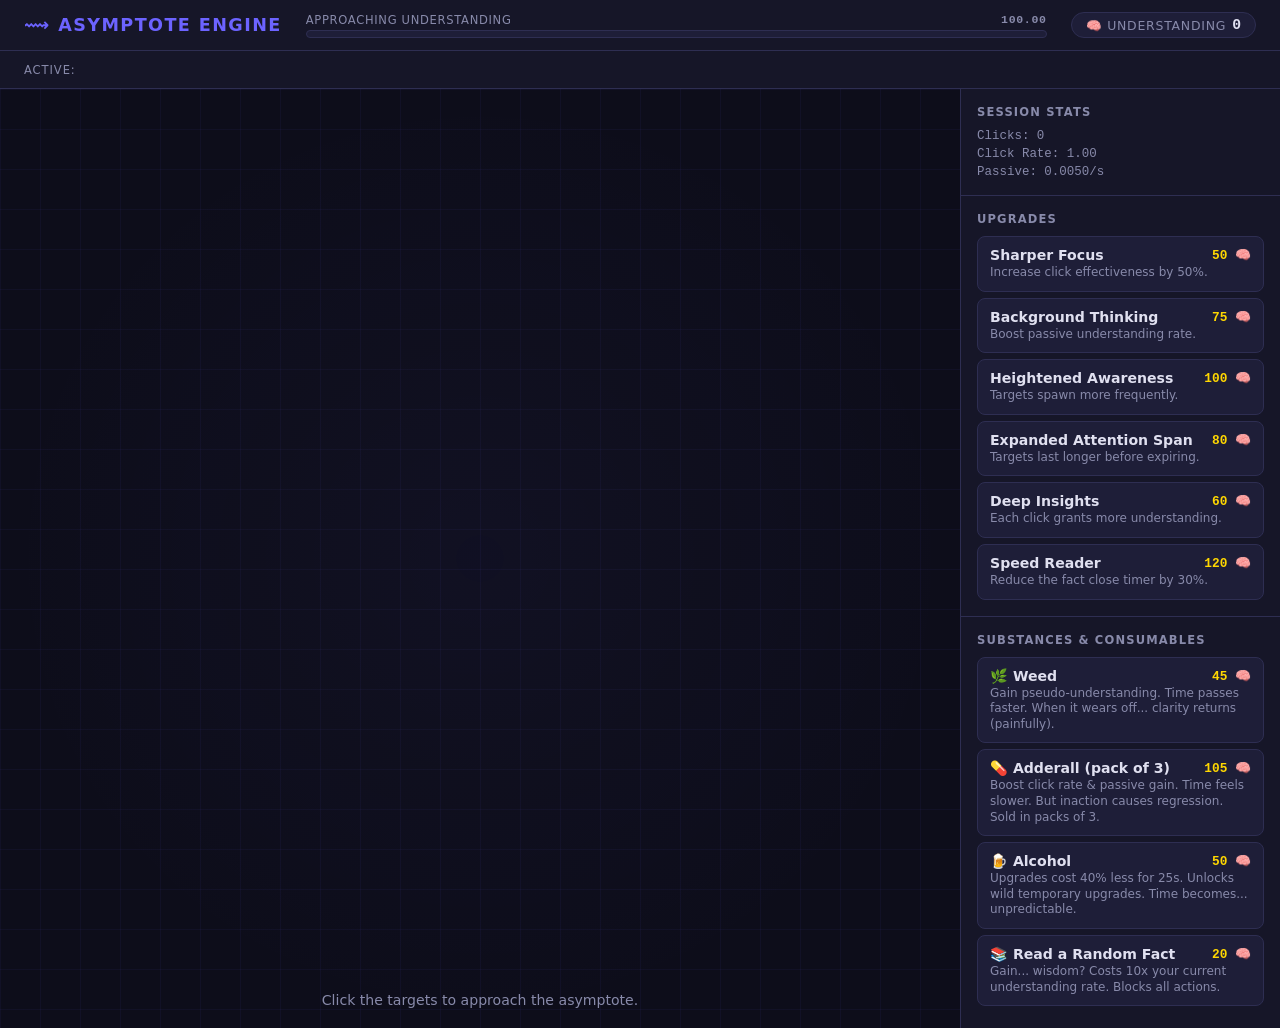
==== index.html @ 56122763 "fixed structure for cloudflare pages." ====
<!DOCTYPE html>
<html lang="en">
<head>
  <meta charset="UTF-8" />
  <meta name="viewport" content="width=device-width, initial-scale=1.0" />
  <title>Asymptote Engine</title>
  <link rel="stylesheet" href="src/styles/animations.css" />
</head>
<body>
  <div id="app">

    <!-- ── Header / Stats Bar ── -->
    <header id="header">
      <h1>⟿ Asymptote Engine</h1>

      <div class="progress-container">
        <div class="progress-label">
          <span>Approaching Understanding</span>
          <span id="distance-counter" style="font-family:monospace;font-weight:700;">100.00</span>
        </div>
        <div class="progress-bar">
          <div id="progress-bar-fill"></div>
        </div>
      </div>

      <div class="stat-chip">
        <span class="label">🧠 Understanding</span>
        <span class="value" id="understanding-counter">0</span>
      </div>

      <div class="stat-chip pseudo-chip" style="display:none">
        <span class="label">🌿 Pseudo</span>
        <span class="value" id="pseudo-counter">0</span>
      </div>
    </header>

    <!-- ── Active Effects Bar ── -->
    <div id="active-effects-bar">
      <span style="font-size:0.72rem;color:var(--color-text-muted);text-transform:uppercase;letter-spacing:0.08em;white-space:nowrap;">Active:</span>
      <div id="active-effects"></div>
    </div>

    <!-- ── Main Game Area ── -->
    <main id="game-area"></main>

    <!-- ── Sidebar ── -->
    <aside id="sidebar">

      <!-- Stats -->
      <div class="sidebar-section">
        <div class="section-title">Session Stats</div>
        <div id="stats-display"></div>
      </div>

      <!-- Regular Upgrades -->
      <div class="sidebar-section">
        <div class="section-title">Upgrades</div>
        <div id="upgrades-list"></div>
      </div>

      <!-- Substances & Consumables -->
      <div class="sidebar-section">
        <div class="section-title">Substances &amp; Consumables</div>
        <div id="consumables-list"></div>
      </div>

    </aside>

  </div>

  <script type="module" src="src/main.js"></script>
</body>
</html>
---- src/styles/animations.css ----
/* animations.css — Asymptote Engine Game styles & animations */

/* ─── CSS Variables ─────────────────────────────────────────────── */
:root {
  --color-bg: #0d0d1a;
  --color-surface: #161628;
  --color-surface-2: #1e1e38;
  --color-border: #2e2e52;
  --color-accent: #6c63ff;
  --color-accent-dim: #4a44c0;
  --color-text: #e0e0f0;
  --color-text-muted: #888aaa;
  --color-target: #6c63ff;
  --color-target-glow: rgba(108, 99, 255, 0.6);
  --color-reward: #ffd700;
  --color-pseudo: #98fb98;
  --color-bar-early: #4a44c0;
  --color-bar-mid: #6c63ff;
  --color-bar-late: #a78bfa;
  --color-bar-max: #e879f9;
  --color-danger: #ff4466;
  --color-weed: #4ade80;
  --color-adderall: #60a5fa;
  --color-alcohol: #f59e0b;
  --font-main: 'Segoe UI', system-ui, sans-serif;
  --font-mono: 'Courier New', monospace;
  --radius: 8px;
  --shadow: 0 4px 24px rgba(0,0,0,0.5);
}

/* ─── Base Reset ────────────────────────────────────────────────── */
*, *::before, *::after {
  box-sizing: border-box;
  margin: 0;
  padding: 0;
}

body {
  background: var(--color-bg);
  color: var(--color-text);
  font-family: var(--font-main);
  min-height: 100vh;
  display: flex;
  flex-direction: column;
  transition: filter 0.3s ease, background 0.4s ease;
}

/* ─── Substance Visual Effects ──────────────────────────────────── */
body.weed-active {
  filter: hue-rotate(40deg) saturate(1.3);
  animation: weed-pulse 3s ease-in-out infinite;
}
body.adderall-active {
  filter: contrast(1.15) brightness(1.1);
  animation: adderall-sharpen 2s ease-in-out infinite;
}
body.alcohol-active {
  animation: alcohol-wobble 0.8s ease-in-out infinite;
}

@keyframes weed-pulse {
  0%, 100% { filter: hue-rotate(40deg) saturate(1.3); }
  50% { filter: hue-rotate(80deg) saturate(1.6) brightness(1.05); }
}
@keyframes adderall-sharpen {
  0%, 100% { filter: contrast(1.15) brightness(1.1); }
  50% { filter: contrast(1.25) brightness(1.15) saturate(1.1); }
}
@keyframes alcohol-wobble {
  0%, 100% { transform: rotate(0deg); }
  25% { transform: rotate(0.5deg); }
  75% { transform: rotate(-0.5deg); }
}

/* ─── Layout ────────────────────────────────────────────────────── */
#app {
  display: grid;
  grid-template-rows: auto auto 1fr;
  grid-template-columns: 1fr 320px;
  grid-template-areas:
    "header  header"
    "effects effects"
    "game    sidebar";
  min-height: 100vh;
  gap: 0;
}

/* ─── Header ────────────────────────────────────────────────────── */
#header {
  grid-area: header;
  background: var(--color-surface);
  border-bottom: 1px solid var(--color-border);
  padding: 12px 24px;
  display: flex;
  align-items: center;
  gap: 24px;
  flex-wrap: wrap;
}

#header h1 {
  font-size: 1.1rem;
  font-weight: 700;
  color: var(--color-accent);
  letter-spacing: 0.08em;
  text-transform: uppercase;
  white-space: nowrap;
}

.stat-chip {
  display: flex;
  align-items: center;
  gap: 6px;
  background: var(--color-surface-2);
  border: 1px solid var(--color-border);
  border-radius: 20px;
  padding: 4px 14px;
  font-size: 0.92rem;
}
.stat-chip .label {
  color: var(--color-text-muted);
  font-size: 0.78rem;
  text-transform: uppercase;
  letter-spacing: 0.06em;
}
.stat-chip .value {
  font-weight: 700;
  font-family: var(--font-mono);
  color: var(--color-text);
}
.stat-chip.pseudo-chip {
  border-color: var(--color-pseudo);
}
.stat-chip.pseudo-chip .value {
  color: var(--color-pseudo);
}

/* Progress bar */
.progress-container {
  flex: 1;
  min-width: 160px;
}
.progress-label {
  font-size: 0.72rem;
  color: var(--color-text-muted);
  text-transform: uppercase;
  letter-spacing: 0.06em;
  margin-bottom: 3px;
  display: flex;
  justify-content: space-between;
}
.progress-bar {
  height: 8px;
  background: var(--color-surface-2);
  border-radius: 4px;
  overflow: hidden;
  border: 1px solid var(--color-border);
}
#progress-bar-fill {
  height: 100%;
  width: 0%;
  background: var(--color-bar-early);
  border-radius: 4px;
  transition: width 0.5s ease, background 0.5s ease;
}

/* ─── Active Effects Bar ────────────────────────────────────────── */
#active-effects-bar {
  grid-area: effects;
  background: var(--color-surface);
  border-bottom: 1px solid var(--color-border);
  padding: 6px 24px;
  display: flex;
  align-items: center;
  gap: 10px;
  min-height: 38px;
}

#active-effects {
  display: flex;
  gap: 8px;
  flex-wrap: wrap;
}

.active-effect-badge {
  display: flex;
  align-items: center;
  gap: 6px;
  background: var(--color-surface-2);
  border: 1px solid var(--color-accent);
  border-radius: 20px;
  padding: 3px 12px;
  font-size: 0.82rem;
  animation: badge-in 0.3s ease;
}
.active-effect-badge.fading {
  animation: badge-out 0.3s ease forwards;
}
.effect-label { color: var(--color-text); }
.effect-timer { color: var(--color-accent); font-family: var(--font-mono); font-weight: 700; }

@keyframes badge-in {
  from { opacity: 0; transform: scale(0.8); }
  to { opacity: 1; transform: scale(1); }
}
@keyframes badge-out {
  from { opacity: 1; transform: scale(1); }
  to { opacity: 0; transform: scale(0.8); }
}

/* ─── Game Area ─────────────────────────────────────────────────── */
#game-area {
  grid-area: game;
  position: relative;
  background:
    radial-gradient(ellipse at 50% 50%, rgba(108,99,255,0.04) 0%, transparent 70%),
    var(--color-bg);
  overflow: hidden;
  cursor: default;
  min-height: 400px;
}

/* Subtle grid overlay */
#game-area::before {
  content: '';
  position: absolute;
  inset: 0;
  background-image:
    linear-gradient(rgba(108,99,255,0.05) 1px, transparent 1px),
    linear-gradient(90deg, rgba(108,99,255,0.05) 1px, transparent 1px);
  background-size: 40px 40px;
  pointer-events: none;
}

/* ─── Targets ───────────────────────────────────────────────────── */
.target {
  position: absolute;
  width: 44px;
  height: 44px;
  background: radial-gradient(circle at 35% 35%, #8b85ff, var(--color-accent));
  border: 2px solid rgba(255,255,255,0.3);
  border-radius: 50%;
  cursor: pointer;
  transform: translate(-50%, -50%);
  box-shadow: 0 0 16px var(--color-target-glow), 0 0 4px rgba(255,255,255,0.2);
  animation: target-spawn 0.2s ease-out, target-lifetime linear forwards;
  transition: transform 0.1s ease, box-shadow 0.1s ease;
  user-select: none;
  will-change: transform, opacity;
}

.target:hover {
  transform: translate(-50%, -50%) scale(1.18);
  box-shadow: 0 0 28px var(--color-target-glow), 0 0 8px rgba(255,255,255,0.35);
}

/* Shrink and fade during lifetime */
@keyframes target-lifetime {
  0%   { opacity: 1; }
  70%  { opacity: 0.9; }
  100% { opacity: 0.1; transform: translate(-50%, -50%) scale(0.7); }
}

@keyframes target-spawn {
  from { opacity: 0; transform: translate(-50%, -50%) scale(0.3); }
  to   { opacity: 1; transform: translate(-50%, -50%) scale(1); }
}

.target.clicked {
  animation: target-click 0.2s ease forwards;
  pointer-events: none;
}
@keyframes target-click {
  0%   { transform: translate(-50%, -50%) scale(1); opacity: 1; }
  50%  { transform: translate(-50%, -50%) scale(1.4); opacity: 0.6; }
  100% { transform: translate(-50%, -50%) scale(0); opacity: 0; }
}

.target.expired {
  animation: target-expire 0.4s ease forwards;
  pointer-events: none;
}
@keyframes target-expire {
  0%   { opacity: 0.5; transform: translate(-50%, -50%) scale(1); }
  100% { opacity: 0; transform: translate(-50%, -50%) scale(0.3); filter: grayscale(1); }
}

/* ─── Floating Reward Text ──────────────────────────────────────── */
.floating-reward {
  position: absolute;
  color: var(--color-reward);
  font-weight: 700;
  font-size: 1rem;
  font-family: var(--font-mono);
  pointer-events: none;
  transform: translate(-50%, -100%);
  animation: float-up 1s ease forwards;
  text-shadow: 0 0 8px rgba(255, 215, 0, 0.7);
  z-index: 10;
  white-space: nowrap;
}
@keyframes float-up {
  0%   { opacity: 1; transform: translate(-50%, -100%); }
  80%  { opacity: 0.9; }
  100% { opacity: 0; transform: translate(-50%, -260%); }
}

/* ─── Hint Message ──────────────────────────────────────────────── */
.hint-message {
  position: absolute;
  bottom: 20px;
  left: 50%;
  transform: translateX(-50%);
  color: var(--color-text-muted);
  font-size: 0.88rem;
  pointer-events: none;
  transition: opacity 1s ease;
  z-index: 5;
}
.hint-message.fade-out { opacity: 0; }

/* ─── Sidebar ───────────────────────────────────────────────────── */
#sidebar {
  grid-area: sidebar;
  background: var(--color-surface);
  border-left: 1px solid var(--color-border);
  display: flex;
  flex-direction: column;
  overflow-y: auto;
}

.sidebar-section {
  padding: 16px;
  border-bottom: 1px solid var(--color-border);
}
.sidebar-section:last-child { border-bottom: none; }

.section-title {
  font-size: 0.72rem;
  font-weight: 700;
  color: var(--color-text-muted);
  text-transform: uppercase;
  letter-spacing: 0.1em;
  margin-bottom: 10px;
}

/* ─── Upgrade Buttons ───────────────────────────────────────────── */
.upgrade-btn {
  display: grid;
  grid-template-columns: 1fr auto;
  grid-template-rows: auto auto;
  gap: 2px 8px;
  width: 100%;
  padding: 10px 12px;
  margin-bottom: 6px;
  background: var(--color-surface-2);
  border: 1px solid var(--color-border);
  border-radius: var(--radius);
  color: var(--color-text);
  text-align: left;
  cursor: pointer;
  transition: border-color 0.2s, background 0.2s, transform 0.1s;
  font-family: var(--font-main);
  font-size: 0.85rem;
}
.upgrade-btn:last-child { margin-bottom: 0; }

.upgrade-btn:hover:not(:disabled) {
  border-color: var(--color-accent);
  background: rgba(108, 99, 255, 0.1);
  transform: translateY(-1px);
}
.upgrade-btn:active:not(:disabled) {
  transform: translateY(0);
}
.upgrade-btn.affordable {
  border-color: rgba(108, 99, 255, 0.6);
}
.upgrade-btn.maxed {
  opacity: 0.5;
  cursor: default;
}
.upgrade-btn:disabled {
  opacity: 0.5;
  cursor: not-allowed;
}
.upgrade-btn.active-substance {
  border-color: var(--color-accent);
  background: rgba(108, 99, 255, 0.15);
}
.upgrade-btn.alcohol-only {
  border-color: var(--color-alcohol);
}
.upgrade-btn.alcohol-only:hover:not(:disabled) {
  background: rgba(245, 158, 11, 0.15);
}

.upgrade-name {
  grid-column: 1;
  grid-row: 1;
  font-weight: 600;
  font-size: 0.88rem;
}
.upgrade-desc {
  grid-column: 1 / 3;
  grid-row: 2;
  color: var(--color-text-muted);
  font-size: 0.75rem;
  line-height: 1.3;
}
.upgrade-cost {
  grid-column: 2;
  grid-row: 1;
  color: var(--color-reward);
  font-family: var(--font-mono);
  font-size: 0.8rem;
  font-weight: 700;
  white-space: nowrap;
}
.upgrade-level {
  display: none; /* Hidden, but accessible via DOM */
}
.upgrade-btn.affordable .upgrade-cost {
  color: #a3e635;
}

/* Stats small text */
#stats-display {
  display: flex;
  flex-direction: column;
  gap: 4px;
  font-size: 0.78rem;
  color: var(--color-text-muted);
  font-family: var(--font-mono);
}

/* ─── Fact Popup Overlay ─────────────────────────────────────────── */
.fact-overlay {
  position: fixed;
  inset: 0;
  background: rgba(0, 0, 0, 0.82);
  display: flex;
  align-items: center;
  justify-content: center;
  z-index: 1000;
  animation: overlay-in 0.3s ease;
}
@keyframes overlay-in {
  from { opacity: 0; }
  to { opacity: 1; }
}

.fact-modal {
  background: var(--color-surface);
  border: 2px solid var(--color-accent);
  border-radius: 12px;
  padding: 32px;
  max-width: 480px;
  width: 90%;
  box-shadow: 0 0 60px rgba(108, 99, 255, 0.4), var(--shadow);
  animation: modal-in 0.3s cubic-bezier(0.175, 0.885, 0.32, 1.275);
}
@keyframes modal-in {
  from { opacity: 0; transform: scale(0.8) translateY(20px); }
  to { opacity: 1; transform: scale(1) translateY(0); }
}

.fact-header {
  font-size: 0.75rem;
  font-weight: 700;
  color: var(--color-accent);
  text-transform: uppercase;
  letter-spacing: 0.12em;
  margin-bottom: 20px;
  text-align: center;
}

.fact-body {
  font-size: 1.05rem;
  line-height: 1.6;
  color: var(--color-text);
  text-align: center;
  margin-bottom: 24px;
  padding: 16px;
  background: var(--color-surface-2);
  border-radius: var(--radius);
  border: 1px solid var(--color-border);
  font-style: italic;
}

.fact-footer {
  display: flex;
  align-items: center;
  justify-content: space-between;
  gap: 12px;
}
.fact-note {
  font-size: 0.78rem;
  color: var(--color-text-muted);
}

#fact-close-btn {
  background: var(--color-accent);
  border: none;
  color: white;
  padding: 8px 20px;
  border-radius: var(--radius);
  cursor: pointer;
  font-weight: 700;
  font-size: 0.88rem;
  transition: background 0.2s, opacity 0.2s;
  font-family: var(--font-main);
}
#fact-close-btn:disabled {
  background: var(--color-surface-2);
  color: var(--color-text-muted);
  cursor: not-allowed;
  opacity: 0.7;
}
#fact-close-btn:not(:disabled):hover {
  background: var(--color-accent-dim);
}

/* ─── Wear Off Message ───────────────────────────────────────────── */
.wear-off-message {
  position: fixed;
  top: 80px;
  left: 50%;
  transform: translateX(-50%);
  background: var(--color-surface);
  border: 1px solid var(--color-danger);
  border-radius: var(--radius);
  padding: 10px 20px;
  font-size: 0.88rem;
  color: var(--color-text);
  z-index: 500;
  max-width: 500px;
  text-align: center;
  animation: wear-off-anim 4s ease forwards;
  box-shadow: 0 0 20px rgba(255, 68, 102, 0.3);
}
@keyframes wear-off-anim {
  0%   { opacity: 0; transform: translateX(-50%) translateY(-10px); }
  15%  { opacity: 1; transform: translateX(-50%) translateY(0); }
  80%  { opacity: 1; }
  100% { opacity: 0; transform: translateX(-50%) translateY(-5px); }
}

/* ─── Scrollbar ─────────────────────────────────────────────────── */
::-webkit-scrollbar { width: 6px; }
::-webkit-scrollbar-track { background: var(--color-bg); }
::-webkit-scrollbar-thumb { background: var(--color-border); border-radius: 3px; }
::-webkit-scrollbar-thumb:hover { background: var(--color-accent-dim); }

/* ─── Responsive ─────────────────────────────────────────────────── */
@media (max-width: 700px) {
  #app {
    grid-template-columns: 1fr;
    grid-template-areas:
      "header"
      "effects"
      "game"
      "sidebar";
  }
  #sidebar {
    border-left: none;
    border-top: 1px solid var(--color-border);
  }
  #game-area { min-height: 300px; }
}
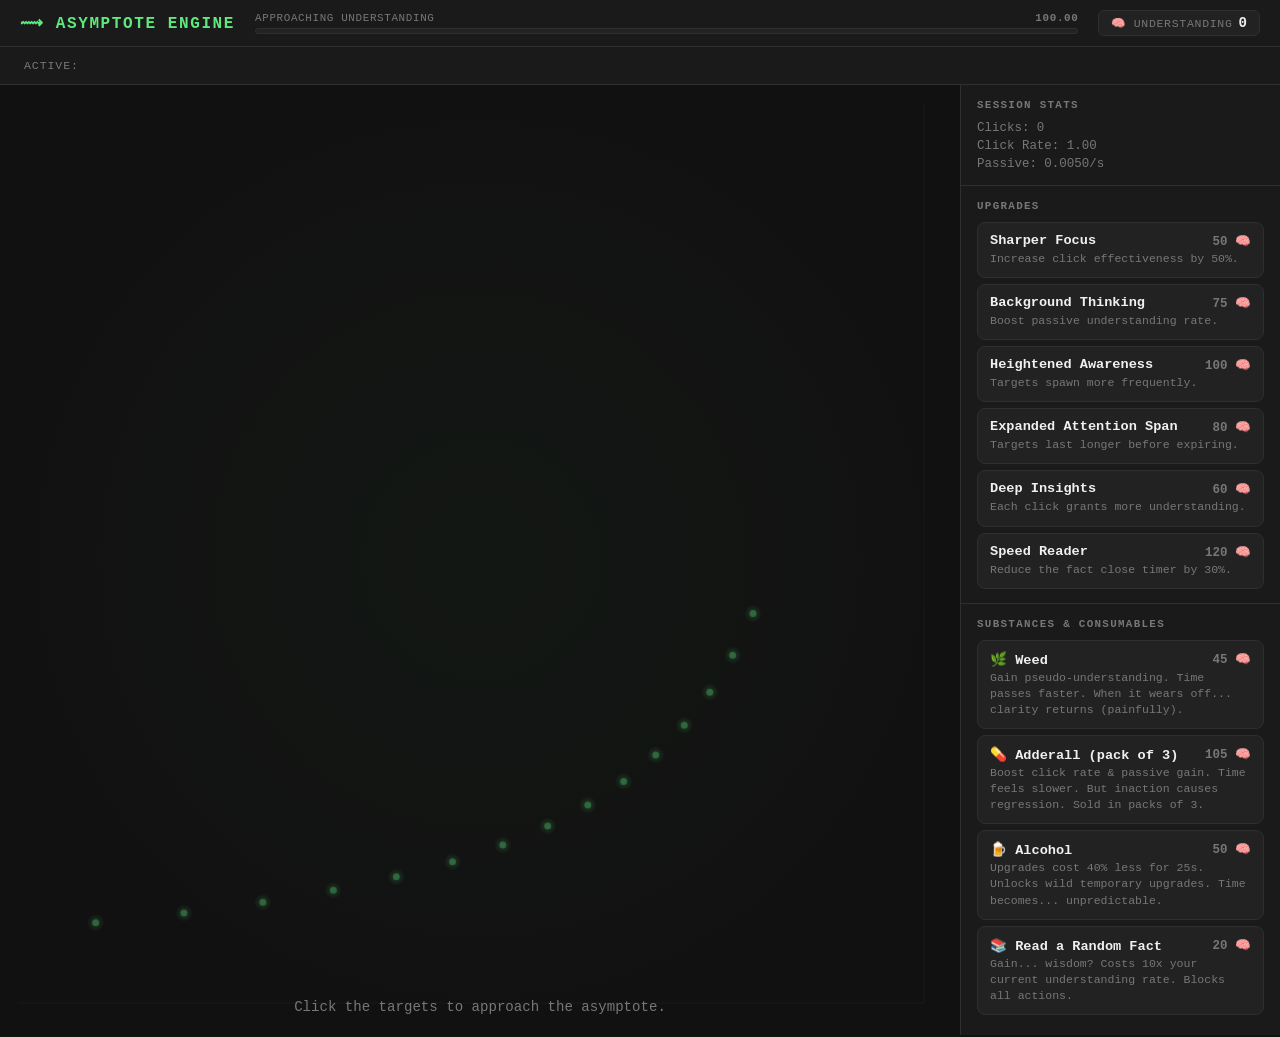
==== commit b2c87c40: "feat: align visuals with basic-browser-spa precursor aesthetic - Swap purple/blue color scheme to gr" ====
--- a/index.html
+++ b/index.html
@@ -16,7 +16,7 @@
       <div class="progress-container">
         <div class="progress-label">
           <span>Approaching Understanding</span>
-          <span id="distance-counter" style="font-family:monospace;font-weight:700;">100.00</span>
+          <span id="distance-counter" style="font-weight:700;">100.00</span>
         </div>
         <div class="progress-bar">
           <div id="progress-bar-fill"></div>
@@ -41,7 +41,9 @@
     </div>
 
     <!-- ── Main Game Area ── -->
-    <main id="game-area"></main>
+    <main id="game-area">
+      <canvas id="engine-bg" aria-hidden="true"></canvas>
+    </main>
 
     <!-- ── Sidebar ── -->
     <aside id="sidebar">
--- a/src/styles/animations.css
+++ b/src/styles/animations.css
@@ -2,30 +2,30 @@
 
 /* ─── CSS Variables ─────────────────────────────────────────────── */
 :root {
-  --color-bg: #0d0d1a;
-  --color-surface: #161628;
-  --color-surface-2: #1e1e38;
-  --color-border: #2e2e52;
-  --color-accent: #6c63ff;
-  --color-accent-dim: #4a44c0;
-  --color-text: #e0e0f0;
-  --color-text-muted: #888aaa;
-  --color-target: #6c63ff;
-  --color-target-glow: rgba(108, 99, 255, 0.6);
+  --color-bg: #111;
+  --color-surface: #1a1a1a;
+  --color-surface-2: #222;
+  --color-border: #2f2f2f;
+  --color-accent: #5ee87d;
+  --color-accent-dim: #2d8f4a;
+  --color-text: #f0f0f0;
+  --color-text-muted: #777;
+  --color-target: #5ee87d;
+  --color-target-glow: rgba(94, 232, 125, 0.55);
   --color-reward: #ffd700;
-  --color-pseudo: #98fb98;
-  --color-bar-early: #4a44c0;
-  --color-bar-mid: #6c63ff;
-  --color-bar-late: #a78bfa;
-  --color-bar-max: #e879f9;
+  --color-pseudo: #8ef4a8;
+  --color-bar-early: #2d6e40;
+  --color-bar-mid: #5ee87d;
+  --color-bar-late: #8ef4a8;
+  --color-bar-max: #c0ffd4;
   --color-danger: #ff4466;
   --color-weed: #4ade80;
   --color-adderall: #60a5fa;
   --color-alcohol: #f59e0b;
-  --font-main: 'Segoe UI', system-ui, sans-serif;
-  --font-mono: 'Courier New', monospace;
+  --font-main: 'SF Mono', Menlo, Monaco, Consolas, monospace;
+  --font-mono: 'SF Mono', Menlo, Monaco, Consolas, monospace;
   --radius: 8px;
-  --shadow: 0 4px 24px rgba(0,0,0,0.5);
+  --shadow: 0 4px 24px rgba(0,0,0,0.6);
 }
 
 /* ─── Base Reset ────────────────────────────────────────────────── */
@@ -47,7 +47,7 @@
 
 /* ─── Substance Visual Effects ──────────────────────────────────── */
 body.weed-active {
-  filter: hue-rotate(40deg) saturate(1.3);
+  filter: hue-rotate(60deg) saturate(1.4);
   animation: weed-pulse 3s ease-in-out infinite;
 }
 body.adderall-active {
@@ -59,8 +59,8 @@
 }
 
 @keyframes weed-pulse {
-  0%, 100% { filter: hue-rotate(40deg) saturate(1.3); }
-  50% { filter: hue-rotate(80deg) saturate(1.6) brightness(1.05); }
+  0%, 100% { filter: hue-rotate(60deg) saturate(1.4); }
+  50% { filter: hue-rotate(110deg) saturate(1.7) brightness(1.05); }
 }
 @keyframes adderall-sharpen {
   0%, 100% { filter: contrast(1.15) brightness(1.1); }
@@ -90,18 +90,18 @@
   grid-area: header;
   background: var(--color-surface);
   border-bottom: 1px solid var(--color-border);
-  padding: 12px 24px;
+  padding: 10px 20px;
   display: flex;
   align-items: center;
-  gap: 24px;
+  gap: 20px;
   flex-wrap: wrap;
 }
 
 #header h1 {
-  font-size: 1.1rem;
+  font-size: 1rem;
   font-weight: 700;
   color: var(--color-accent);
-  letter-spacing: 0.08em;
+  letter-spacing: 0.1em;
   text-transform: uppercase;
   white-space: nowrap;
 }
@@ -112,19 +112,18 @@
   gap: 6px;
   background: var(--color-surface-2);
   border: 1px solid var(--color-border);
-  border-radius: 20px;
-  padding: 4px 14px;
-  font-size: 0.92rem;
+  border-radius: 6px;
+  padding: 4px 12px;
+  font-size: 0.88rem;
 }
 .stat-chip .label {
   color: var(--color-text-muted);
-  font-size: 0.78rem;
+  font-size: 0.72rem;
   text-transform: uppercase;
   letter-spacing: 0.06em;
 }
 .stat-chip .value {
   font-weight: 700;
-  font-family: var(--font-mono);
   color: var(--color-text);
 }
 .stat-chip.pseudo-chip {
@@ -140,18 +139,18 @@
   min-width: 160px;
 }
 .progress-label {
-  font-size: 0.72rem;
+  font-size: 0.68rem;
   color: var(--color-text-muted);
   text-transform: uppercase;
   letter-spacing: 0.06em;
-  margin-bottom: 3px;
+  margin-bottom: 4px;
   display: flex;
   justify-content: space-between;
 }
 .progress-bar {
-  height: 8px;
+  height: 6px;
   background: var(--color-surface-2);
-  border-radius: 4px;
+  border-radius: 3px;
   overflow: hidden;
   border: 1px solid var(--color-border);
 }
@@ -159,7 +158,7 @@
   height: 100%;
   width: 0%;
   background: var(--color-bar-early);
-  border-radius: 4px;
+  border-radius: 3px;
   transition: width 0.5s ease, background 0.5s ease;
 }
 
@@ -211,24 +210,21 @@
 #game-area {
   grid-area: game;
   position: relative;
-  background:
-    radial-gradient(ellipse at 50% 50%, rgba(108,99,255,0.04) 0%, transparent 70%),
+  background: radial-gradient(ellipse at 50% 50%, rgba(94,232,125,0.03) 0%, transparent 70%),
     var(--color-bg);
   overflow: hidden;
   cursor: default;
   min-height: 400px;
 }
 
-/* Subtle grid overlay */
-#game-area::before {
-  content: '';
+/* Engine background canvas — drawn by main.js; sits behind all targets */
+#engine-bg {
   position: absolute;
   inset: 0;
-  background-image:
-    linear-gradient(rgba(108,99,255,0.05) 1px, transparent 1px),
-    linear-gradient(90deg, rgba(108,99,255,0.05) 1px, transparent 1px);
-  background-size: 40px 40px;
+  width: 100%;
+  height: 100%;
   pointer-events: none;
+  z-index: 0;
 }
 
 /* ─── Targets ───────────────────────────────────────────────────── */
@@ -236,21 +232,22 @@
   position: absolute;
   width: 44px;
   height: 44px;
-  background: radial-gradient(circle at 35% 35%, #8b85ff, var(--color-accent));
-  border: 2px solid rgba(255,255,255,0.3);
+  background: radial-gradient(circle at 35% 35%, #8ef4a8, var(--color-accent));
+  border: 2px solid rgba(255,255,255,0.25);
   border-radius: 50%;
   cursor: pointer;
   transform: translate(-50%, -50%);
-  box-shadow: 0 0 16px var(--color-target-glow), 0 0 4px rgba(255,255,255,0.2);
+  box-shadow: 0 0 20px var(--color-target-glow), 0 0 4px rgba(255,255,255,0.15);
   animation: target-spawn 0.2s ease-out, target-lifetime linear forwards;
   transition: transform 0.1s ease, box-shadow 0.1s ease;
   user-select: none;
   will-change: transform, opacity;
+  z-index: 1;
 }
 
 .target:hover {
   transform: translate(-50%, -50%) scale(1.18);
-  box-shadow: 0 0 28px var(--color-target-glow), 0 0 8px rgba(255,255,255,0.35);
+  box-shadow: 0 0 32px var(--color-target-glow), 0 0 8px rgba(255,255,255,0.3);
 }
 
 /* Shrink and fade during lifetime */
@@ -329,17 +326,17 @@
 }
 
 .sidebar-section {
-  padding: 16px;
+  padding: 14px 16px;
   border-bottom: 1px solid var(--color-border);
 }
 .sidebar-section:last-child { border-bottom: none; }
 
 .section-title {
-  font-size: 0.72rem;
+  font-size: 0.68rem;
   font-weight: 700;
   color: var(--color-text-muted);
   text-transform: uppercase;
-  letter-spacing: 0.1em;
+  letter-spacing: 0.12em;
   margin-bottom: 10px;
 }
 
@@ -360,67 +357,66 @@
   cursor: pointer;
   transition: border-color 0.2s, background 0.2s, transform 0.1s;
   font-family: var(--font-main);
-  font-size: 0.85rem;
+  font-size: 0.82rem;
 }
 .upgrade-btn:last-child { margin-bottom: 0; }
 
 .upgrade-btn:hover:not(:disabled) {
   border-color: var(--color-accent);
-  background: rgba(108, 99, 255, 0.1);
+  background: rgba(94, 232, 125, 0.08);
   transform: translateY(-1px);
 }
 .upgrade-btn:active:not(:disabled) {
   transform: translateY(0);
 }
 .upgrade-btn.affordable {
-  border-color: rgba(108, 99, 255, 0.6);
+  border-color: rgba(94, 232, 125, 0.5);
 }
 .upgrade-btn.maxed {
-  opacity: 0.5;
+  opacity: 0.45;
   cursor: default;
 }
 .upgrade-btn:disabled {
-  opacity: 0.5;
+  opacity: 0.45;
   cursor: not-allowed;
 }
 .upgrade-btn.active-substance {
   border-color: var(--color-accent);
-  background: rgba(108, 99, 255, 0.15);
+  background: rgba(94, 232, 125, 0.1);
 }
 .upgrade-btn.alcohol-only {
   border-color: var(--color-alcohol);
 }
 .upgrade-btn.alcohol-only:hover:not(:disabled) {
-  background: rgba(245, 158, 11, 0.15);
+  background: rgba(245, 158, 11, 0.12);
 }
 
 .upgrade-name {
   grid-column: 1;
   grid-row: 1;
   font-weight: 600;
-  font-size: 0.88rem;
+  font-size: 0.85rem;
 }
 .upgrade-desc {
   grid-column: 1 / 3;
   grid-row: 2;
   color: var(--color-text-muted);
-  font-size: 0.75rem;
-  line-height: 1.3;
+  font-size: 0.72rem;
+  line-height: 1.4;
 }
 .upgrade-cost {
   grid-column: 2;
   grid-row: 1;
-  color: var(--color-reward);
-  font-family: var(--font-mono);
-  font-size: 0.8rem;
+  color: var(--color-text-muted);
+  font-size: 0.78rem;
   font-weight: 700;
   white-space: nowrap;
 }
 .upgrade-level {
-  display: none; /* Hidden, but accessible via DOM */
+  display: none;
 }
 .upgrade-btn.affordable .upgrade-cost {
-  color: #a3e635;
+  color: var(--color-accent);
 }
 
 /* Stats small text */
@@ -437,7 +433,7 @@
 .fact-overlay {
   position: fixed;
   inset: 0;
-  background: rgba(0, 0, 0, 0.82);
+  background: rgba(0, 0, 0, 0.88);
   display: flex;
   align-items: center;
   justify-content: center;
@@ -451,12 +447,12 @@
 
 .fact-modal {
   background: var(--color-surface);
-  border: 2px solid var(--color-accent);
+  border: 1px solid var(--color-accent);
   border-radius: 12px;
-  padding: 32px;
+  padding: 28px 32px;
   max-width: 480px;
   width: 90%;
-  box-shadow: 0 0 60px rgba(108, 99, 255, 0.4), var(--shadow);
+  box-shadow: 0 0 48px rgba(94, 232, 125, 0.25), var(--shadow);
   animation: modal-in 0.3s cubic-bezier(0.175, 0.885, 0.32, 1.275);
 }
 @keyframes modal-in {
@@ -465,22 +461,22 @@
 }
 
 .fact-header {
-  font-size: 0.75rem;
+  font-size: 0.7rem;
   font-weight: 700;
   color: var(--color-accent);
   text-transform: uppercase;
-  letter-spacing: 0.12em;
-  margin-bottom: 20px;
+  letter-spacing: 0.14em;
+  margin-bottom: 18px;
   text-align: center;
 }
 
 .fact-body {
-  font-size: 1.05rem;
-  line-height: 1.6;
+  font-size: 1rem;
+  line-height: 1.65;
   color: var(--color-text);
   text-align: center;
-  margin-bottom: 24px;
-  padding: 16px;
+  margin-bottom: 22px;
+  padding: 14px 16px;
   background: var(--color-surface-2);
   border-radius: var(--radius);
   border: 1px solid var(--color-border);
@@ -494,19 +490,19 @@
   gap: 12px;
 }
 .fact-note {
-  font-size: 0.78rem;
+  font-size: 0.72rem;
   color: var(--color-text-muted);
 }
 
 #fact-close-btn {
   background: var(--color-accent);
   border: none;
-  color: white;
+  color: #111;
   padding: 8px 20px;
   border-radius: var(--radius);
   cursor: pointer;
   font-weight: 700;
-  font-size: 0.88rem;
+  font-size: 0.85rem;
   transition: background 0.2s, opacity 0.2s;
   font-family: var(--font-main);
 }
@@ -518,6 +514,7 @@
 }
 #fact-close-btn:not(:disabled):hover {
   background: var(--color-accent-dim);
+  color: #fff;
 }
 
 /* ─── Wear Off Message ───────────────────────────────────────────── */
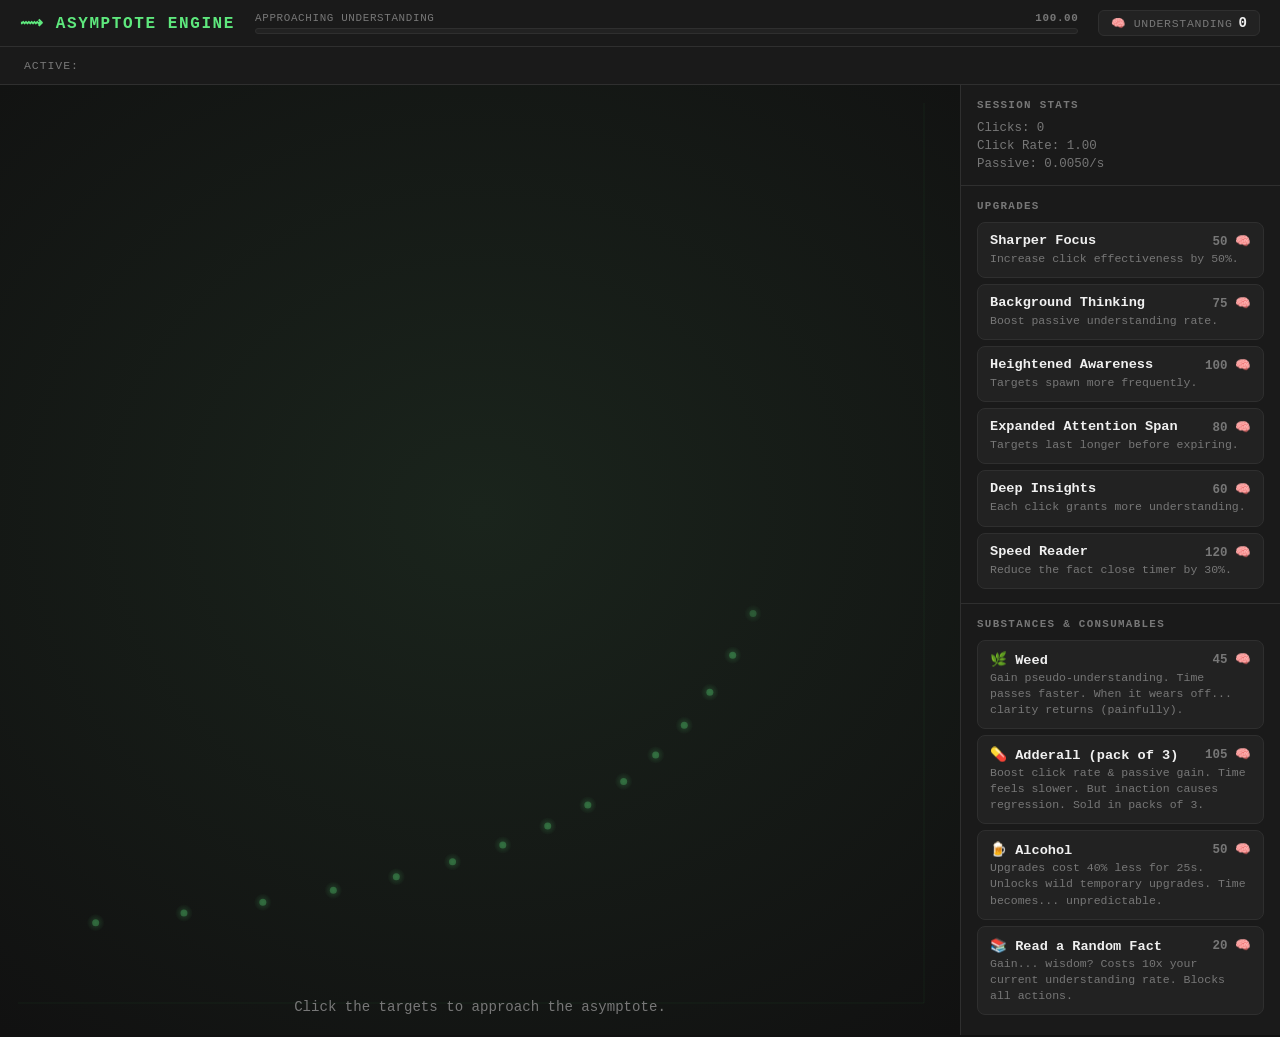
==== commit 4eb51b6f: "Port SPA design system CSS into canonical style.css Agent-Logs-Url: https://github.com/indrolend/asy" ====
--- a/index.html
+++ b/index.html
@@ -4,7 +4,7 @@
   <meta charset="UTF-8" />
   <meta name="viewport" content="width=device-width, initial-scale=1.0" />
   <title>Asymptote Engine</title>
-  <link rel="stylesheet" href="src/styles/animations.css" />
+  <link rel="stylesheet" href="src/styles/style.css" />
 </head>
 <body>
   <div id="app">
--- a/src/styles/style.css
+++ b/src/styles/style.css
@@ -0,0 +1,953 @@
+/* style.css — Asymptote Engine Game
+ * Canonical stylesheet.
+ *
+ * Design system ported and adapted from indrolend/basic-browser-spa (style.css).
+ * All `.spa-` and `.asy-` prefixes have been removed/remapped to match this
+ * repo's standalone DOM structure. Game-specific mechanics CSS is preserved.
+ */
+
+/* ─── CSS Variables ─────────────────────────────────────────────── */
+:root {
+  /* Core palette */
+  --color-bg: #111;
+  --color-surface: #1a1a1a;
+  --color-surface-2: #222;
+  --color-border: #2f2f2f;
+  --color-accent: #5ee87d;
+  --color-accent-dim: #2d8f4a;
+  --color-text: #f0f0f0;
+  --color-text-muted: #777;
+
+  /* Aliases matching SPA short names (for design-system portability) */
+  --bg: var(--color-bg);
+  --fg: var(--color-text);
+  --accent: var(--color-accent);
+  --panel: var(--color-surface-2);
+  --panel-active: #333;
+
+  /* Gameplay colours */
+  --color-target: #5ee87d;
+  --color-target-glow: rgba(94, 232, 125, 0.55);
+  --color-reward: #ffd700;
+  --color-pseudo: #8ef4a8;
+  --color-bar-early: #2d6e40;
+  --color-bar-mid: #5ee87d;
+  --color-bar-late: #8ef4a8;
+  --color-bar-max: #c0ffd4;
+  --color-danger: #ff4466;
+  --color-weed: #4ade80;
+  --color-adderall: #60a5fa;
+  --color-alcohol: #f59e0b;
+
+  /* Typography */
+  --font-main: 'SF Mono', Menlo, Monaco, Consolas, monospace;
+  --font-mono: 'SF Mono', Menlo, Monaco, Consolas, monospace;
+
+  /* Shared tokens */
+  --radius: 8px;
+  --shadow: 0 4px 24px rgba(0,0,0,0.6);
+}
+
+/* ─── Base Reset ────────────────────────────────────────────────── */
+*, *::before, *::after {
+  box-sizing: border-box;
+  margin: 0;
+  padding: 0;
+}
+
+html, body {
+  /* Prevent double-tap zoom and improve tap responsiveness on mobile */
+  touch-action: manipulation;
+}
+
+body {
+  background: var(--color-bg);
+  color: var(--color-text);
+  font-family: var(--font-main);
+  min-height: 100vh;
+  min-height: 100svh; /* small-viewport-height for mobile browsers */
+  display: flex;
+  flex-direction: column;
+  transition: filter 0.3s ease, background 0.4s ease;
+}
+
+/* ─── Substance Visual Effects ──────────────────────────────────── */
+body.weed-active {
+  filter: hue-rotate(60deg) saturate(1.4);
+  animation: weed-pulse 3s ease-in-out infinite;
+}
+body.adderall-active {
+  filter: contrast(1.15) brightness(1.1);
+  animation: adderall-sharpen 2s ease-in-out infinite;
+}
+body.alcohol-active {
+  animation: alcohol-wobble 0.8s ease-in-out infinite;
+}
+
+@keyframes weed-pulse {
+  0%, 100% { filter: hue-rotate(60deg) saturate(1.4); }
+  50% { filter: hue-rotate(110deg) saturate(1.7) brightness(1.05); }
+}
+@keyframes adderall-sharpen {
+  0%, 100% { filter: contrast(1.15) brightness(1.1); }
+  50% { filter: contrast(1.25) brightness(1.15) saturate(1.1); }
+}
+@keyframes alcohol-wobble {
+  0%, 100% { transform: rotate(0deg); }
+  25% { transform: rotate(0.5deg); }
+  75% { transform: rotate(-0.5deg); }
+}
+
+/* ─── Layout ────────────────────────────────────────────────────── */
+#app {
+  display: grid;
+  grid-template-rows: auto auto 1fr;
+  grid-template-columns: 1fr 320px;
+  grid-template-areas:
+    "header  header"
+    "effects effects"
+    "game    sidebar";
+  min-height: 100vh;
+  min-height: 100svh;
+  gap: 0;
+}
+
+/* ─── Header ────────────────────────────────────────────────────── */
+#header {
+  grid-area: header;
+  background: var(--color-surface);
+  border-bottom: 1px solid var(--color-border);
+  padding: 10px 20px;
+  display: flex;
+  align-items: center;
+  gap: 20px;
+  flex-wrap: wrap;
+}
+
+#header h1 {
+  font-size: 1rem;
+  font-weight: 700;
+  color: var(--color-accent);
+  letter-spacing: 0.1em;
+  text-transform: uppercase;
+  white-space: nowrap;
+}
+
+.stat-chip {
+  display: flex;
+  align-items: center;
+  gap: 6px;
+  background: var(--color-surface-2);
+  border: 1px solid var(--color-border);
+  border-radius: 6px;
+  padding: 4px 12px;
+  font-size: 0.88rem;
+}
+.stat-chip .label {
+  color: var(--color-text-muted);
+  font-size: 0.72rem;
+  text-transform: uppercase;
+  letter-spacing: 0.06em;
+}
+.stat-chip .value {
+  font-weight: 700;
+  color: var(--color-text);
+}
+.stat-chip.pseudo-chip {
+  border-color: var(--color-pseudo);
+}
+.stat-chip.pseudo-chip .value {
+  color: var(--color-pseudo);
+}
+
+/* Progress bar */
+.progress-container {
+  flex: 1;
+  min-width: 160px;
+}
+.progress-label {
+  font-size: 0.68rem;
+  color: var(--color-text-muted);
+  text-transform: uppercase;
+  letter-spacing: 0.06em;
+  margin-bottom: 4px;
+  display: flex;
+  justify-content: space-between;
+}
+.progress-bar {
+  height: 6px;
+  background: var(--color-surface-2);
+  border-radius: 3px;
+  overflow: hidden;
+  border: 1px solid var(--color-border);
+}
+#progress-bar-fill {
+  height: 100%;
+  width: 0%;
+  background: var(--color-bar-early);
+  border-radius: 3px;
+  transition: width 0.5s ease, background 0.5s ease;
+}
+
+/* ─── Active Effects Bar ────────────────────────────────────────── */
+#active-effects-bar {
+  grid-area: effects;
+  background: var(--color-surface);
+  border-bottom: 1px solid var(--color-border);
+  padding: 6px 24px;
+  display: flex;
+  align-items: center;
+  gap: 10px;
+  min-height: 38px;
+}
+
+#active-effects {
+  display: flex;
+  gap: 8px;
+  flex-wrap: wrap;
+}
+
+.active-effect-badge {
+  display: flex;
+  align-items: center;
+  gap: 6px;
+  background: var(--color-surface-2);
+  border: 1px solid var(--color-accent);
+  border-radius: 20px;
+  padding: 3px 12px;
+  font-size: 0.82rem;
+  animation: badge-in 0.3s ease;
+}
+.active-effect-badge.fading {
+  animation: badge-out 0.3s ease forwards;
+}
+.effect-label { color: var(--color-text); }
+.effect-timer { color: var(--color-accent); font-family: var(--font-mono); font-weight: 700; }
+
+@keyframes badge-in {
+  from { opacity: 0; transform: scale(0.8); }
+  to { opacity: 1; transform: scale(1); }
+}
+@keyframes badge-out {
+  from { opacity: 1; transform: scale(1); }
+  to { opacity: 0; transform: scale(0.8); }
+}
+
+/* ─── Game Area ─────────────────────────────────────────────────── */
+#game-area {
+  grid-area: game;
+  position: relative;
+  /* Improved radial gradient from SPA design system */
+  background: radial-gradient(ellipse 80% 70% at 50% 45%, #1a241c 0%, #111 100%);
+  overflow: hidden;
+  cursor: default;
+  min-height: 400px;
+}
+
+/* Engine background canvas — drawn by main.js; sits behind all targets */
+#engine-bg {
+  position: absolute;
+  inset: 0;
+  width: 100%;
+  height: 100%;
+  pointer-events: none;
+  z-index: 0;
+}
+
+/* ─── Targets ───────────────────────────────────────────────────── */
+.target {
+  position: absolute;
+  width: 44px;
+  height: 44px;
+  background: radial-gradient(circle at 35% 35%, #8ef4a8, var(--color-accent));
+  border: 2px solid rgba(255,255,255,0.25);
+  border-radius: 50%;
+  cursor: pointer;
+  transform: translate(-50%, -50%);
+  box-shadow: 0 0 20px var(--color-target-glow), 0 0 4px rgba(255,255,255,0.15);
+  animation: target-spawn 0.2s ease-out, target-lifetime linear forwards;
+  transition: transform 0.1s ease, box-shadow 0.1s ease;
+  user-select: none;
+  will-change: transform, opacity;
+  z-index: 1;
+}
+
+.target:hover {
+  transform: translate(-50%, -50%) scale(1.18);
+  box-shadow: 0 0 32px var(--color-target-glow), 0 0 8px rgba(255,255,255,0.3);
+}
+
+@keyframes target-lifetime {
+  0%   { opacity: 1; }
+  70%  { opacity: 0.9; }
+  100% { opacity: 0.1; transform: translate(-50%, -50%) scale(0.7); }
+}
+
+@keyframes target-spawn {
+  from { opacity: 0; transform: translate(-50%, -50%) scale(0.3); }
+  to   { opacity: 1; transform: translate(-50%, -50%) scale(1); }
+}
+
+.target.clicked {
+  animation: target-click 0.2s ease forwards;
+  pointer-events: none;
+}
+@keyframes target-click {
+  0%   { transform: translate(-50%, -50%) scale(1); opacity: 1; }
+  50%  { transform: translate(-50%, -50%) scale(1.4); opacity: 0.6; }
+  100% { transform: translate(-50%, -50%) scale(0); opacity: 0; }
+}
+
+.target.expired {
+  animation: target-expire 0.4s ease forwards;
+  pointer-events: none;
+}
+@keyframes target-expire {
+  0%   { opacity: 0.5; transform: translate(-50%, -50%) scale(1); }
+  100% { opacity: 0; transform: translate(-50%, -50%) scale(0.3); filter: grayscale(1); }
+}
+
+/* ─── Floating Reward Text ──────────────────────────────────────── */
+.floating-reward {
+  position: absolute;
+  color: var(--color-reward);
+  font-weight: 700;
+  font-size: 1rem;
+  font-family: var(--font-mono);
+  pointer-events: none;
+  transform: translate(-50%, -100%);
+  animation: float-up 1s ease forwards;
+  text-shadow: 0 0 8px rgba(255, 215, 0, 0.7);
+  z-index: 10;
+  white-space: nowrap;
+}
+@keyframes float-up {
+  0%   { opacity: 1; transform: translate(-50%, -100%); }
+  80%  { opacity: 0.9; }
+  100% { opacity: 0; transform: translate(-50%, -260%); }
+}
+
+/* ─── Hint Message ──────────────────────────────────────────────── */
+.hint-message {
+  position: absolute;
+  bottom: 20px;
+  left: 50%;
+  transform: translateX(-50%);
+  color: var(--color-text-muted);
+  font-size: 0.88rem;
+  pointer-events: none;
+  transition: opacity 1s ease;
+  z-index: 5;
+}
+.hint-message.fade-out { opacity: 0; }
+
+/* ─── Sidebar ───────────────────────────────────────────────────── */
+#sidebar {
+  grid-area: sidebar;
+  background: var(--color-surface);
+  border-left: 1px solid var(--color-border);
+  display: flex;
+  flex-direction: column;
+  overflow-y: auto;
+}
+
+.sidebar-section {
+  padding: 14px 16px;
+  border-bottom: 1px solid var(--color-border);
+}
+.sidebar-section:last-child { border-bottom: none; }
+
+.section-title {
+  font-size: 0.68rem;
+  font-weight: 700;
+  color: var(--color-text-muted);
+  text-transform: uppercase;
+  letter-spacing: 0.12em;
+  margin-bottom: 10px;
+}
+
+/* ─── Upgrade Buttons ───────────────────────────────────────────── */
+.upgrade-btn {
+  display: grid;
+  grid-template-columns: 1fr auto;
+  grid-template-rows: auto auto;
+  gap: 2px 8px;
+  width: 100%;
+  padding: 10px 12px;
+  margin-bottom: 6px;
+  background: var(--color-surface-2);
+  border: 1px solid var(--color-border);
+  border-radius: var(--radius);
+  color: var(--color-text);
+  text-align: left;
+  cursor: pointer;
+  transition: border-color 0.2s, background 0.2s, transform 0.1s;
+  font-family: var(--font-main);
+  font-size: 0.82rem;
+}
+.upgrade-btn:last-child { margin-bottom: 0; }
+
+.upgrade-btn:hover:not(:disabled) {
+  border-color: var(--color-accent);
+  background: rgba(94, 232, 125, 0.08);
+  transform: translateY(-1px);
+}
+.upgrade-btn:active:not(:disabled) {
+  transform: translateY(0);
+}
+.upgrade-btn.affordable {
+  border-color: rgba(94, 232, 125, 0.5);
+}
+.upgrade-btn.maxed {
+  opacity: 0.45;
+  cursor: default;
+}
+.upgrade-btn:disabled {
+  opacity: 0.45;
+  cursor: not-allowed;
+}
+.upgrade-btn.active-substance {
+  border-color: var(--color-accent);
+  background: rgba(94, 232, 125, 0.1);
+}
+.upgrade-btn.alcohol-only {
+  border-color: var(--color-alcohol);
+}
+.upgrade-btn.alcohol-only:hover:not(:disabled) {
+  background: rgba(245, 158, 11, 0.12);
+}
+
+.upgrade-name {
+  grid-column: 1;
+  grid-row: 1;
+  font-weight: 600;
+  font-size: 0.85rem;
+}
+.upgrade-desc {
+  grid-column: 1 / 3;
+  grid-row: 2;
+  color: var(--color-text-muted);
+  font-size: 0.72rem;
+  line-height: 1.4;
+}
+.upgrade-cost {
+  grid-column: 2;
+  grid-row: 1;
+  color: var(--color-text-muted);
+  font-size: 0.78rem;
+  font-weight: 700;
+  white-space: nowrap;
+}
+.upgrade-level {
+  display: none;
+}
+.upgrade-btn.affordable .upgrade-cost {
+  color: var(--color-accent);
+}
+
+/* Stats small text */
+#stats-display {
+  display: flex;
+  flex-direction: column;
+  gap: 4px;
+  font-size: 0.78rem;
+  color: var(--color-text-muted);
+  font-family: var(--font-mono);
+}
+
+/* ─── Fact Popup Overlay ─────────────────────────────────────────── */
+.fact-overlay {
+  position: fixed;
+  inset: 0;
+  background: rgba(0, 0, 0, 0.88);
+  display: flex;
+  align-items: center;
+  justify-content: center;
+  z-index: 1000;
+  animation: overlay-in 0.3s ease;
+}
+@keyframes overlay-in {
+  from { opacity: 0; }
+  to { opacity: 1; }
+}
+
+.fact-modal {
+  background: var(--color-surface);
+  border: 1px solid var(--color-accent);
+  border-radius: 12px;
+  padding: 28px 32px;
+  max-width: 480px;
+  width: 90%;
+  box-shadow: 0 0 48px rgba(94, 232, 125, 0.25), var(--shadow);
+  animation: modal-in 0.3s cubic-bezier(0.175, 0.885, 0.32, 1.275);
+}
+@keyframes modal-in {
+  from { opacity: 0; transform: scale(0.8) translateY(20px); }
+  to { opacity: 1; transform: scale(1) translateY(0); }
+}
+
+.fact-header {
+  font-size: 0.7rem;
+  font-weight: 700;
+  color: var(--color-accent);
+  text-transform: uppercase;
+  letter-spacing: 0.14em;
+  margin-bottom: 18px;
+  text-align: center;
+}
+
+.fact-body {
+  font-size: 1rem;
+  line-height: 1.65;
+  color: var(--color-text);
+  text-align: center;
+  margin-bottom: 22px;
+  padding: 14px 16px;
+  background: var(--color-surface-2);
+  border-radius: var(--radius);
+  border: 1px solid var(--color-border);
+  font-style: italic;
+}
+
+.fact-footer {
+  display: flex;
+  align-items: center;
+  justify-content: space-between;
+  gap: 12px;
+}
+.fact-note {
+  font-size: 0.72rem;
+  color: var(--color-text-muted);
+}
+
+#fact-close-btn {
+  background: var(--color-accent);
+  border: none;
+  color: var(--color-bg);
+  padding: 8px 20px;
+  border-radius: var(--radius);
+  cursor: pointer;
+  font-weight: 700;
+  font-size: 0.85rem;
+  transition: background 0.2s, opacity 0.2s;
+  font-family: var(--font-main);
+}
+#fact-close-btn:disabled {
+  background: var(--color-surface-2);
+  color: var(--color-text-muted);
+  cursor: not-allowed;
+  opacity: 0.7;
+}
+#fact-close-btn:not(:disabled):hover {
+  background: var(--color-accent-dim);
+  color: #fff;
+}
+
+/* ─── Wear Off Message ───────────────────────────────────────────── */
+.wear-off-message {
+  position: fixed;
+  top: 80px;
+  left: 50%;
+  transform: translateX(-50%);
+  background: var(--color-surface);
+  border: 1px solid var(--color-danger);
+  border-radius: var(--radius);
+  padding: 10px 20px;
+  font-size: 0.88rem;
+  color: var(--color-text);
+  z-index: 500;
+  max-width: 500px;
+  text-align: center;
+  animation: wear-off-anim 4s ease forwards;
+  box-shadow: 0 0 20px rgba(255, 68, 102, 0.3);
+}
+@keyframes wear-off-anim {
+  0%   { opacity: 0; transform: translateX(-50%) translateY(-10px); }
+  15%  { opacity: 1; transform: translateX(-50%) translateY(0); }
+  80%  { opacity: 1; }
+  100% { opacity: 0; transform: translateX(-50%) translateY(-5px); }
+}
+
+/* ─── Scrollbar ─────────────────────────────────────────────────── */
+::-webkit-scrollbar { width: 6px; }
+::-webkit-scrollbar-track { background: var(--color-bg); }
+::-webkit-scrollbar-thumb { background: var(--color-border); border-radius: 3px; }
+::-webkit-scrollbar-thumb:hover { background: var(--color-accent-dim); }
+
+/* ═══════════════════════════════════════════════════════════════════
+   DESIGN SYSTEM — Ported from indrolend/basic-browser-spa
+   Classes below are adapted for this standalone repo's structure.
+   `.spa-` and `.asy-` prefixes have been removed.
+   ═══════════════════════════════════════════════════════════════════ */
+
+/* ─── Navigation Buttons ────────────────────────────────────────── */
+/* Reusable action/nav button — replaces .spa-nav-btn */
+.nav-btn {
+  background: var(--panel);
+  color: var(--accent);
+  border: 1px solid var(--color-border);
+  border-radius: 10px;
+  padding: 0.75rem 1rem;
+  margin: 0;
+  min-height: 44px;
+  min-width: 44px;
+  font-size: 1rem;
+  line-height: 1.2;
+  cursor: pointer;
+  touch-action: manipulation;
+  font-family: var(--font-main);
+  transition: background 0.2s;
+}
+
+.nav-btn:hover,
+.nav-btn:active {
+  background: var(--panel-active);
+}
+
+.nav-btn:focus-visible {
+  outline: 2px solid var(--accent);
+  outline-offset: 2px;
+}
+
+/* Exit/back button variant — slightly dimmed to distinguish from primary actions */
+.exit-btn {
+  opacity: 0.65;
+}
+.exit-btn:hover,
+.exit-btn:active {
+  opacity: 1;
+}
+
+/* ─── Navigation Dots ───────────────────────────────────────────── */
+/* Dot indicator row — replaces #spa-dots / .spa-dot */
+.nav-dots {
+  width: 100%;
+  display: flex;
+  justify-content: center;
+  align-items: center;
+  gap: 0.45rem;
+  margin: 0.6rem 0 0;
+  min-height: 12px;
+}
+
+.nav-dot {
+  width: 8px;
+  height: 8px;
+  border-radius: 50%;
+  background: #444;
+  border: none;
+  padding: 0;
+  cursor: pointer;
+  touch-action: manipulation;
+  transition: background 0.2s, transform 0.2s;
+  flex-shrink: 0;
+}
+
+.nav-dot[aria-selected="true"],
+.nav-dot.active {
+  background: var(--accent);
+  transform: scale(1.35);
+}
+
+/* ─── Hero Containers ───────────────────────────────────────────── */
+/* General hero — centred display area, replaces .spa-hero */
+.hero {
+  display: flex;
+  flex-direction: column;
+  align-items: center;
+  justify-content: center;
+  width: min(100%, 38rem);
+  min-height: 320px;
+  text-align: center;
+  cursor: grab;
+}
+
+.hero:active {
+  cursor: grabbing;
+}
+
+.hero--linkable {
+  cursor: pointer;
+}
+
+.hero--linkable:focus-visible {
+  outline: 2px solid var(--accent);
+  outline-offset: 6px;
+  border-radius: 16px;
+}
+
+/* Text-type hero rendered as a styled panel — replaces .spa-hero--text */
+.hero--text {
+  background: var(--panel);
+  border: 2px solid var(--color-border);
+  border-radius: 12px;
+  padding: 2rem 2.5rem;
+  min-height: unset;
+  box-shadow: 0 2px 20px #0005;
+  transition: background 0.15s, border-color 0.15s;
+  user-select: none;
+  touch-action: manipulation;
+}
+
+.hero--text:hover {
+  background: var(--panel-active);
+  border-color: var(--accent);
+}
+
+/* Hero heading text — replaces .spa-hero-text */
+.hero-text {
+  font-size: clamp(1.8rem, 5vw, 2.5rem);
+  color: var(--accent);
+  text-transform: uppercase;
+  letter-spacing: 0.08em;
+  margin: 1.25rem 0;
+  text-align: center;
+}
+
+/* Hero sub-description — replaces .spa-hero-subtext */
+.hero-subtext {
+  font-size: clamp(0.75rem, 2.5vw, 0.9rem);
+  color: #666;
+  letter-spacing: 0.03em;
+  line-height: 1.5;
+  max-width: 32rem;
+  text-align: center;
+  margin: 0.5rem 0 0;
+  padding: 0 1rem;
+}
+
+/* Dim state — replaces .asy-hero--dim */
+.hero--dim .hero-text,
+.hero--dim .hero-stat,
+.hero--dim .hero-action {
+  opacity: 0.38;
+}
+.hero--dim .motif {
+  opacity: 0.45;
+  filter: grayscale(0.4);
+}
+.hero--dim .core-dot {
+  opacity: 0.45;
+  filter: grayscale(0.35);
+  box-shadow: 0 0 12px rgba(94, 232, 125, 0.15);
+}
+
+/* ─── Stats Bar ─────────────────────────────────────────────────── */
+/* Compact full-width stats row (typically inside the header or nav bar).
+   Replaces .asy-stats-bar — works alongside the existing .stat-chip rows. */
+.stats-bar {
+  width: 100%;
+  display: flex;
+  justify-content: center;
+  gap: 1.25rem;
+  font-size: 0.72rem;
+  letter-spacing: 0.04em;
+  color: #aaa;
+  padding-bottom: 0.2rem;
+}
+
+.stats-bar-stat {
+  display: flex;
+  align-items: baseline;
+  gap: 0.3em;
+}
+
+.stats-bar-label {
+  color: #555;
+}
+
+/* ─── Engine Hero ───────────────────────────────────────────────── */
+/* Primary engine display container — replaces .asy-engine-hero.
+   Can be applied to any element that wraps the engine canvas/dot. */
+.engine-hero {
+  position: relative;
+  display: flex;
+  flex-direction: column;
+  align-items: center;
+  justify-content: center;
+  min-height: min(52vh, 360px);
+  width: 100%;
+  max-width: 38rem;
+  margin: 0 auto;
+  border-radius: 16px;
+  border: 1px solid #2a3a2f;
+  background: radial-gradient(ellipse 80% 70% at 50% 45%, #1a241c 0%, #0f0f0f 100%);
+  box-shadow: inset 0 0 60px rgba(94, 232, 125, 0.04);
+  overflow: hidden;
+  cursor: default;
+}
+
+/* Canvas layer within the engine hero — replaces .asy-engine-bg */
+.engine-bg {
+  position: absolute;
+  inset: 0;
+  width: 100%;
+  height: 100%;
+  z-index: 0;
+  pointer-events: none;
+}
+
+/* Primary clickable core — replaces .asy-core-dot */
+.core-dot {
+  position: relative;
+  z-index: 2;
+  width: min(22vw, 88px);
+  height: min(22vw, 88px);
+  min-width: 64px;
+  min-height: 64px;
+  border-radius: 50%;
+  border: none;
+  padding: 0;
+  cursor: pointer;
+  touch-action: manipulation;
+  background: radial-gradient(circle at 35% 30%, #8ef4a8 0%, #5ee87d 38%, #2d8f4a 100%);
+  box-shadow:
+    0 0 28px rgba(94, 232, 125, 0.55),
+    0 0 60px rgba(94, 232, 125, 0.2),
+    inset 0 2px 12px rgba(255, 255, 255, 0.35);
+  transition: transform 0.08s ease-out, box-shadow 0.15s ease;
+}
+
+.core-dot:active {
+  transform: scale(0.94);
+  box-shadow:
+    0 0 40px rgba(94, 232, 125, 0.75),
+    inset 0 2px 8px rgba(0, 0, 0, 0.2);
+}
+
+/* Decorative asymptote label beneath the core dot — replaces .asy-engine-hint */
+.engine-hint {
+  position: relative;
+  z-index: 1;
+  margin-top: 0.85rem;
+  font-size: clamp(1.4rem, 4vw, 2rem);
+  color: rgba(94, 232, 125, 0.45);
+  letter-spacing: 0.12em;
+  pointer-events: none;
+  user-select: none;
+}
+
+/* ─── Item Cards / Item Heroes ──────────────────────────────────── */
+/* Card container for generator/upgrade items — replaces .asy-item-hero */
+.item-hero {
+  display: flex;
+  flex-direction: column;
+  align-items: center;
+  justify-content: center;
+  gap: 0.75rem;
+  width: 100%;
+  max-width: 38rem;
+  margin: 0 auto;
+  min-height: 220px;
+  padding: 1rem 1.25rem 1.5rem;
+  border-radius: 14px;
+  border: 1px solid var(--color-border);
+  background: linear-gradient(165deg, #1a1a1a 0%, #121212 100%);
+}
+
+/* Pixel-art motif canvas for item cards — replaces .asy-motif */
+.motif {
+  display: block;
+  width: 112px;
+  height: 112px;
+  image-rendering: pixelated;
+  border-radius: 12px;
+  background: #0a0a0a;
+  box-shadow: inset 0 0 24px rgba(94, 232, 125, 0.06);
+}
+
+/* Prominent stat number inside a hero card — replaces .asy-hero-stat */
+.hero-stat {
+  margin: 0 !important;
+  font-size: clamp(1.1rem, 3.2vw, 1.35rem) !important;
+  letter-spacing: 0.06em !important;
+  color: var(--accent) !important;
+}
+
+/* Small circular action button inside a hero card — replaces .asy-hero-action */
+.hero-action {
+  width: 52px;
+  height: 52px;
+  border-radius: 50%;
+  border: 2px solid #3a5c42;
+  background: #1e2a22;
+  color: var(--accent);
+  font-size: 1.1rem;
+  cursor: pointer;
+  touch-action: manipulation;
+  display: flex;
+  align-items: center;
+  justify-content: center;
+  transition: background 0.12s ease, border-color 0.12s ease, transform 0.08s ease;
+}
+
+.hero-action:active {
+  transform: scale(0.94);
+  background: #253028;
+}
+
+/* Hero images */
+.hero-image,
+.hero-gif {
+  width: min(80vw, 320px);
+  height: auto;
+  max-height: 60vh;
+  border-radius: 16px;
+}
+
+.hero-image {
+  background: var(--panel);
+  box-shadow: 0 4px 32px #000a;
+}
+
+/* ─── Transition Canvas ─────────────────────────────────────────── */
+/* Full-page canvas used by particleTransitionEngine when ported */
+#transition-canvas {
+  display: none;
+  position: absolute;
+  transform: translate(-50%, -50%);
+}
+
+/* ─── Responsive ─────────────────────────────────────────────────── */
+@media (max-width: 768px) {
+  .nav-btn {
+    flex: 1 1 auto;
+    padding: 0.85rem 0.9rem;
+  }
+
+  .hero {
+    min-height: 240px;
+  }
+
+  .hero--text {
+    padding: 1.5rem 1.75rem;
+    border-radius: 10px;
+  }
+
+  .hero-image,
+  .hero-gif {
+    width: min(86vw, 320px);
+    max-height: 50vh;
+  }
+
+  .stats-bar {
+    gap: 0.75rem;
+    font-size: 0.68rem;
+  }
+}
+
+@media (max-width: 700px) {
+  #app {
+    grid-template-columns: 1fr;
+    grid-template-areas:
+      "header"
+      "effects"
+      "game"
+      "sidebar";
+  }
+  #sidebar {
+    border-left: none;
+    border-top: 1px solid var(--color-border);
+  }
+  #game-area { min-height: 300px; }
+}
